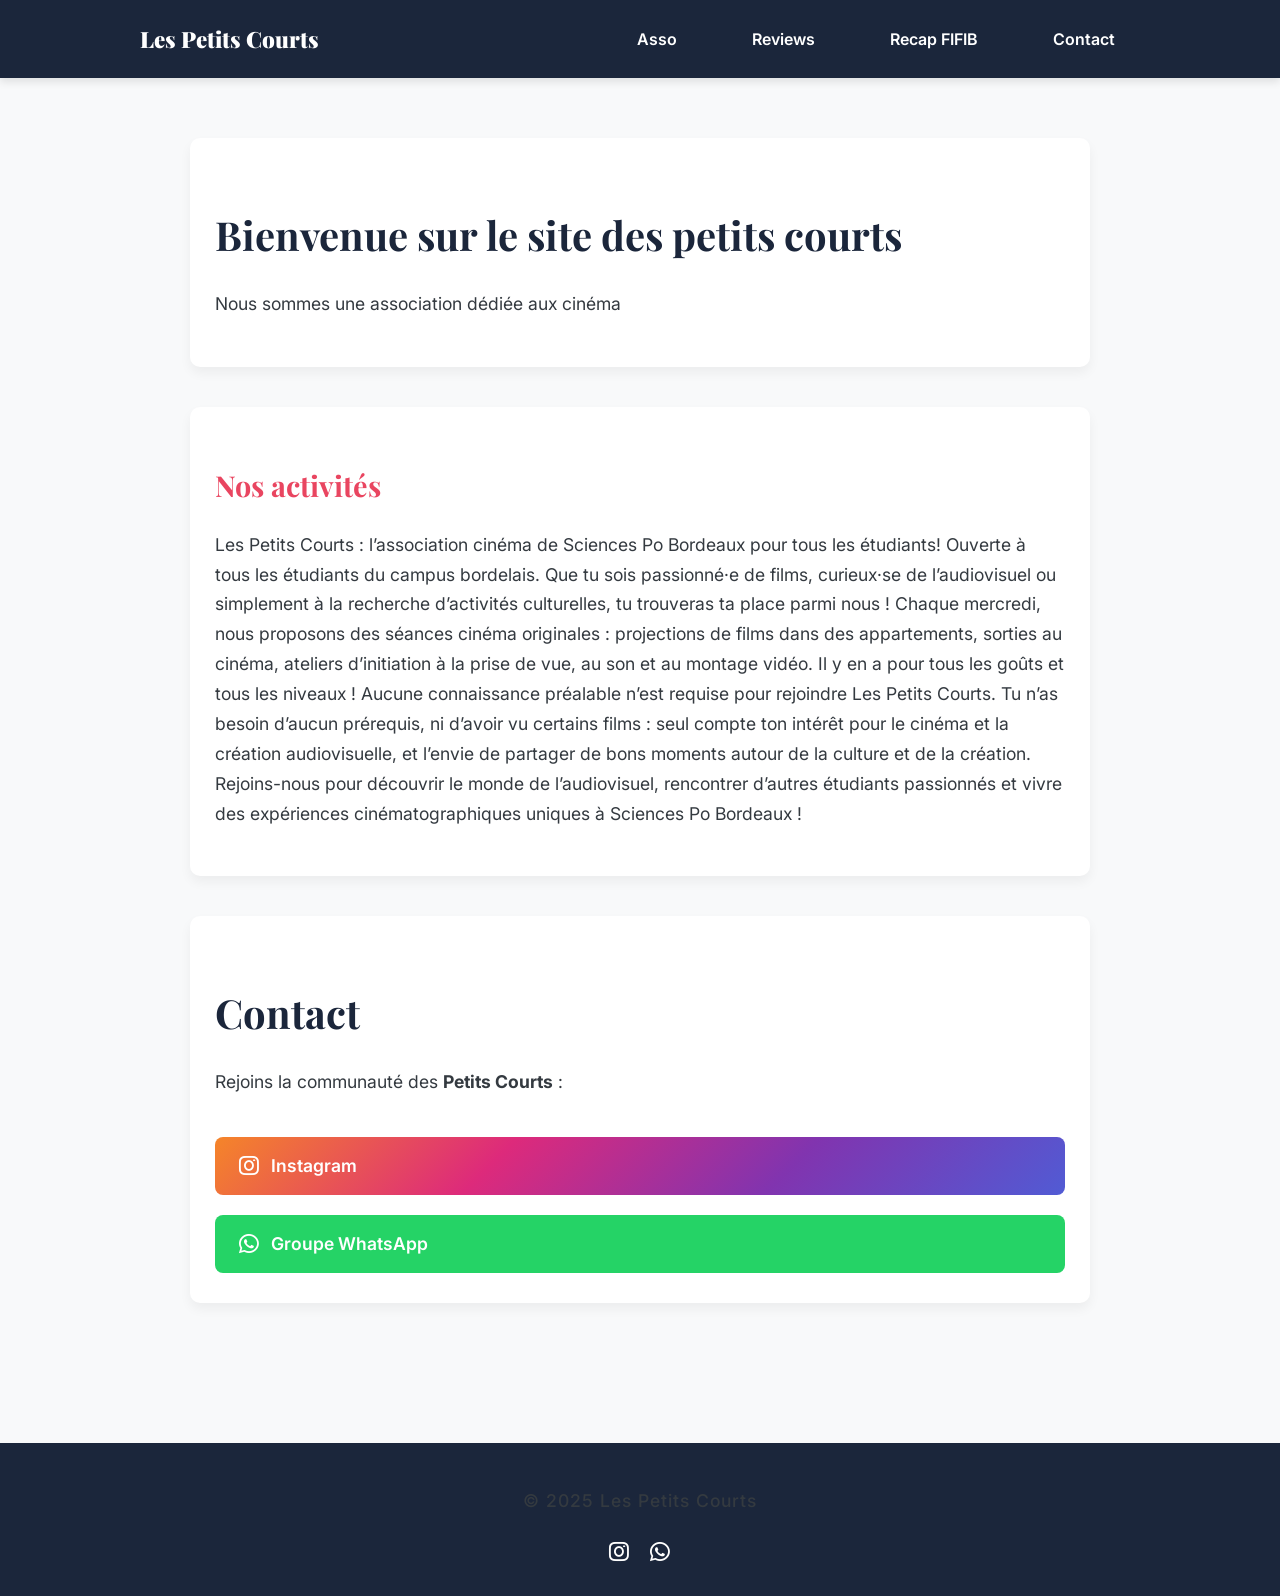
==== index.html @ 07eec2a9 "contact_mail_index_insta_whatsapp" ====
<!DOCTYPE html>
<html lang="fr">
<head>
    <link rel="stylesheet" href="https://cdnjs.cloudflare.com/ajax/libs/font-awesome/6.6.0/css/all.min.css">

    <meta charset="UTF-8">
    <meta name="viewport" content="width=device-width, initial-scale=1.0">
    <title>Notre Asso</title>
    <link rel="stylesheet" href="style.css">
</head>
<body>
<header>
  <nav class="navbar">
    <div class="logo">
      <a href="index.html">Les Petits Courts</a>
    </div>
    <button class="burger" id="burger">
      <span></span>
      <span></span>
      <span></span>
    </button>
    <ul class="nav-links" id="nav-links">
      <li><a href="index.html">Asso</a></li>
      <li><a href="reviews.html">Reviews</a></li>
      <li><a href="fifib.html">Recap FIFIB</a></li>
      <li><a href="contact.html">Contact</a></li>
    </ul>
  </nav>
</header>


    <main>
        <section>
            <h1>Bienvenue sur le site des petits courts</h1>
            <p>Nous sommes une association dédiée aux cinéma</p>
        </section>

        <section>
            <h2>Nos activités</h2>
            <p>Les Petits Courts : l’association cinéma de Sciences Po Bordeaux pour tous les étudiants!

Ouverte à tous les étudiants du campus bordelais. Que tu sois passionné·e de films, curieux·se de l’audiovisuel ou simplement à la recherche d’activités culturelles, tu trouveras ta place parmi nous !

Chaque mercredi, nous proposons des séances cinéma originales : projections de films dans des appartements, sorties au cinéma, ateliers d’initiation à la prise de vue, au son et au montage vidéo. Il y en a pour tous les goûts et tous les niveaux !

Aucune connaissance préalable n’est requise pour rejoindre Les Petits Courts. Tu n’as besoin d’aucun prérequis, ni d’avoir vu certains films : seul compte ton intérêt pour le cinéma et la création audiovisuelle, et l’envie de partager de bons moments autour de la culture et de la création.

Rejoins-nous pour découvrir le monde de l’audiovisuel, rencontrer d’autres étudiants passionnés et vivre des expériences cinématographiques uniques à Sciences Po Bordeaux !</p>
        </section>
            <section>
      <h1>Contact</h1>
      <p>Rejoins la communauté des <strong>Petits Courts</strong> :</p>

      <div class="reseaux-links">
        <a href="https://www.instagram.com/petitscourts/" target="_blank" class="social-link insta">
          <i class="fa-brands fa-instagram"></i> Instagram
        </a>

        <a href="https://chat.whatsapp.com/GYAkKG22H8D3tiCBNPi1OW" target="_blank" class="social-link whatsapp">
          <i class="fa-brands fa-whatsapp"></i> Groupe WhatsApp
        </a>
      </div>
    </section>
    </main>

  <footer>
    <p>&copy; 2025 Les Petits Courts</p>
    <div class="footer-icons">
        <a href="https://www.instagram.com/petitscourts/" target="_blank" class="footer-icon insta">
            <i class="fa-brands fa-instagram"></i>
        </a>
        <a href="https://chat.whatsapp.com/GYAkKG22H8D3tiCBNPi1OW" target="_blank" class="footer-icon whatsapp">
            <i class="fa-brands fa-whatsapp"></i>
        </a>
    </div>
</footer>
<script>
const burger = document.getElementById('burger');
const navLinks = document.getElementById('nav-links');

burger.addEventListener('click', () => {
  burger.classList.toggle('active');
  navLinks.classList.toggle('show');
});
</script>

</body>
</html>
---- style.css ----
/* Import des Google Fonts */
@import url('https://fonts.googleapis.com/css2?family=Inter:wght@400;500;700&family=Playfair+Display:wght@600;900&display=swap');

/* Palette de couleurs */
:root {
    --bleu: #1B263B;       /* bleu profond, pro */
    --rouge: #E94560;      /* rouge chaud, accent */
    --gris-clair: #F8F9FA; /* fond clair */
    --gris-fonce: #343A40; /* texte secondaire */
    --blanc: #FFFFFF;       /* texte principal */
}

/* Reset et typographie globale */
body {
    font-family: 'Inter', sans-serif;
    background-color: var(--gris-clair);
    color: var(--gris-fonce);
    margin: 0;
    padding: 0;
    line-height: 1.7;
}

/* Header et navigation */
header {
    background-color: var(--bleu);
    padding: 20px 0;
    box-shadow: 0 4px 8px rgba(0,0,0,0.1);
    position: sticky;
    top: 0;
    z-index: 100;
}

nav ul {
    list-style: none;
    display: flex;
    justify-content: center;
    margin: 0;
    padding: 0;
}

nav ul li {
    margin: 0 25px;
}

nav ul li a {
    color: var(--blanc);
    text-decoration: none;
    font-weight: 600;
    font-size: 1.1rem;
    transition: color 0.3s, transform 0.3s;
}

nav ul li a:hover {
    color: var(--rouge);
    transform: translateY(-2px);
}

/* Titres */
h1, h2 {
    font-family: 'Playfair Display', serif;
    margin-bottom: 20px;
}

h1 {
    font-size: 2.5rem;
    color: var(--bleu);
}

h2 {
    font-size: 1.8rem;
    color: var(--rouge);
}

/* Main content */
main {
    padding: 60px 20px;
    max-width: 900px;
    margin: auto;
}

/* Sections */
section {
    background-color: var(--blanc);
    padding: 30px 25px;
    margin-bottom: 40px;
    border-radius: 10px;
    box-shadow: 0 6px 12px rgba(0,0,0,0.05);
    transition: transform 0.3s, box-shadow 0.3s;
}

section:hover {
    transform: translateY(-5px);
    box-shadow: 0 10px 20px rgba(0,0,0,0.08);
}

/* Paragraphes et listes */
p, li {
    font-size: 1.1rem;
    color: var(--gris-fonce);
}

ul li {
    margin-bottom: 10px;
}

/* Footer */
footer {
    text-align: center;
    padding: 25px;
    background-color: var(--bleu);
    color: var(--blanc);
    font-weight: 500;
    letter-spacing: 1px;
    margin-top: 40px;
}

/* Smooth scroll pour les ancres */
html {
    scroll-behavior: smooth;
}

/* Responsive */
@media (max-width: 768px) {
    nav ul {
        flex-direction: column;
        gap: 15px;
    }
    
    h1 {
        font-size: 2rem;
    }

    h2 {
        font-size: 1.5rem;
    }
}
/* --- PAGE CONTACT --- */
.reseaux-links {
    display: flex;
    flex-direction: column;
    gap: 20px;
    margin-top: 40px;
}

.social-link {
    display: inline-flex;
    align-items: center;
    gap: 12px;
    padding: 14px 24px;
    border-radius: 8px;
    text-decoration: none;
    font-weight: 600;
    font-size: 1.1rem;
    color: var(--blanc);
    transition: transform 0.3s, box-shadow 0.3s;
}

/* Instagram style */
.social-link.insta {
    background: linear-gradient(135deg, #f58529, #dd2a7b, #8134af, #515bd4);
}

/* WhatsApp style */
.social-link.whatsapp {
    background-color: #25D366;
}

/* Hover effect */
.social-link:hover {
    transform: translateY(-4px);
    box-shadow: 0 8px 18px rgba(0,0,0,0.15);
}

/* Icônes Font Awesome */
.social-link i {
    font-size: 1.4rem;
}
/* --- Footer Icons --- */
.footer-icons {
    margin-top: 10px;
    display: flex;
    justify-content: center;
    gap: 20px;
}

.footer-icon {
    color: var(--blanc);
    font-size: 1.4rem;
    transition: color 0.3s, transform 0.3s;
}

.footer-icon:hover {
    transform: scale(1.2);
}

/* Couleurs spécifiques */
.footer-icon.insta:hover {
    color: #dd2a7b;
}

.footer-icon.whatsapp:hover {
    color: #25D366;
}
/* --- HEADER / BURGER MENU --- */

.navbar {
  display: flex;
  align-items: center;
  justify-content: space-between;
  max-width: 1000px;
  margin: 0 auto;
  padding: 0 20px;
}

.logo a {
  color: var(--blanc);
  font-family: 'Playfair Display', serif;
  font-weight: 900;
  font-size: 1.4rem;
  text-decoration: none;
  transition: color 0.3s;
}

.logo a:hover {
  color: var(--rouge);
}

/* Burger button */
.burger {
  display: none;
  flex-direction: column;
  justify-content: space-between;
  width: 25px;
  height: 20px;
  background: none;
  border: none;
  cursor: pointer;
  z-index: 1001;
}

.burger span {
  display: block;
  width: 100%;
  height: 3px;
  background-color: var(--blanc);
  border-radius: 3px;
  transition: all 0.3s ease;
}

/* Navigation links */
.nav-links {
  list-style: none;
  display: flex;
  gap: 25px;
  margin: 0;
  padding: 0;
}

.nav-links a {
  color: var(--blanc);
  text-decoration: none;
  font-weight: 600;
  font-size: 1rem;
  transition: color 0.3s;
}

.nav-links a:hover {
  color: var(--rouge);
}

/* Responsive */
@media (max-width: 820px) {
  .burger {
    display: flex;
  }

  .nav-links {
    position: fixed;
    top: 0;
    right: -100%;
    height: 100vh;
    width: 65%;
    flex-direction: column;
    align-items: center;
    justify-content: center;
    background-color: var(--bleu);
    transition: right 0.4s ease;
    box-shadow: -4px 0 12px rgba(0,0,0,0.3);
  }

  .nav-links.show {
    right: 0;
  }

  /* Animation burger -> croix */
  .burger.active span:nth-child(1) {
    transform: rotate(45deg) translateY(8px);
  }
  .burger.active span:nth-child(2) {
    opacity: 0;
  }
  .burger.active span:nth-child(3) {
    transform: rotate(-45deg) translateY(-8px);
  }
}
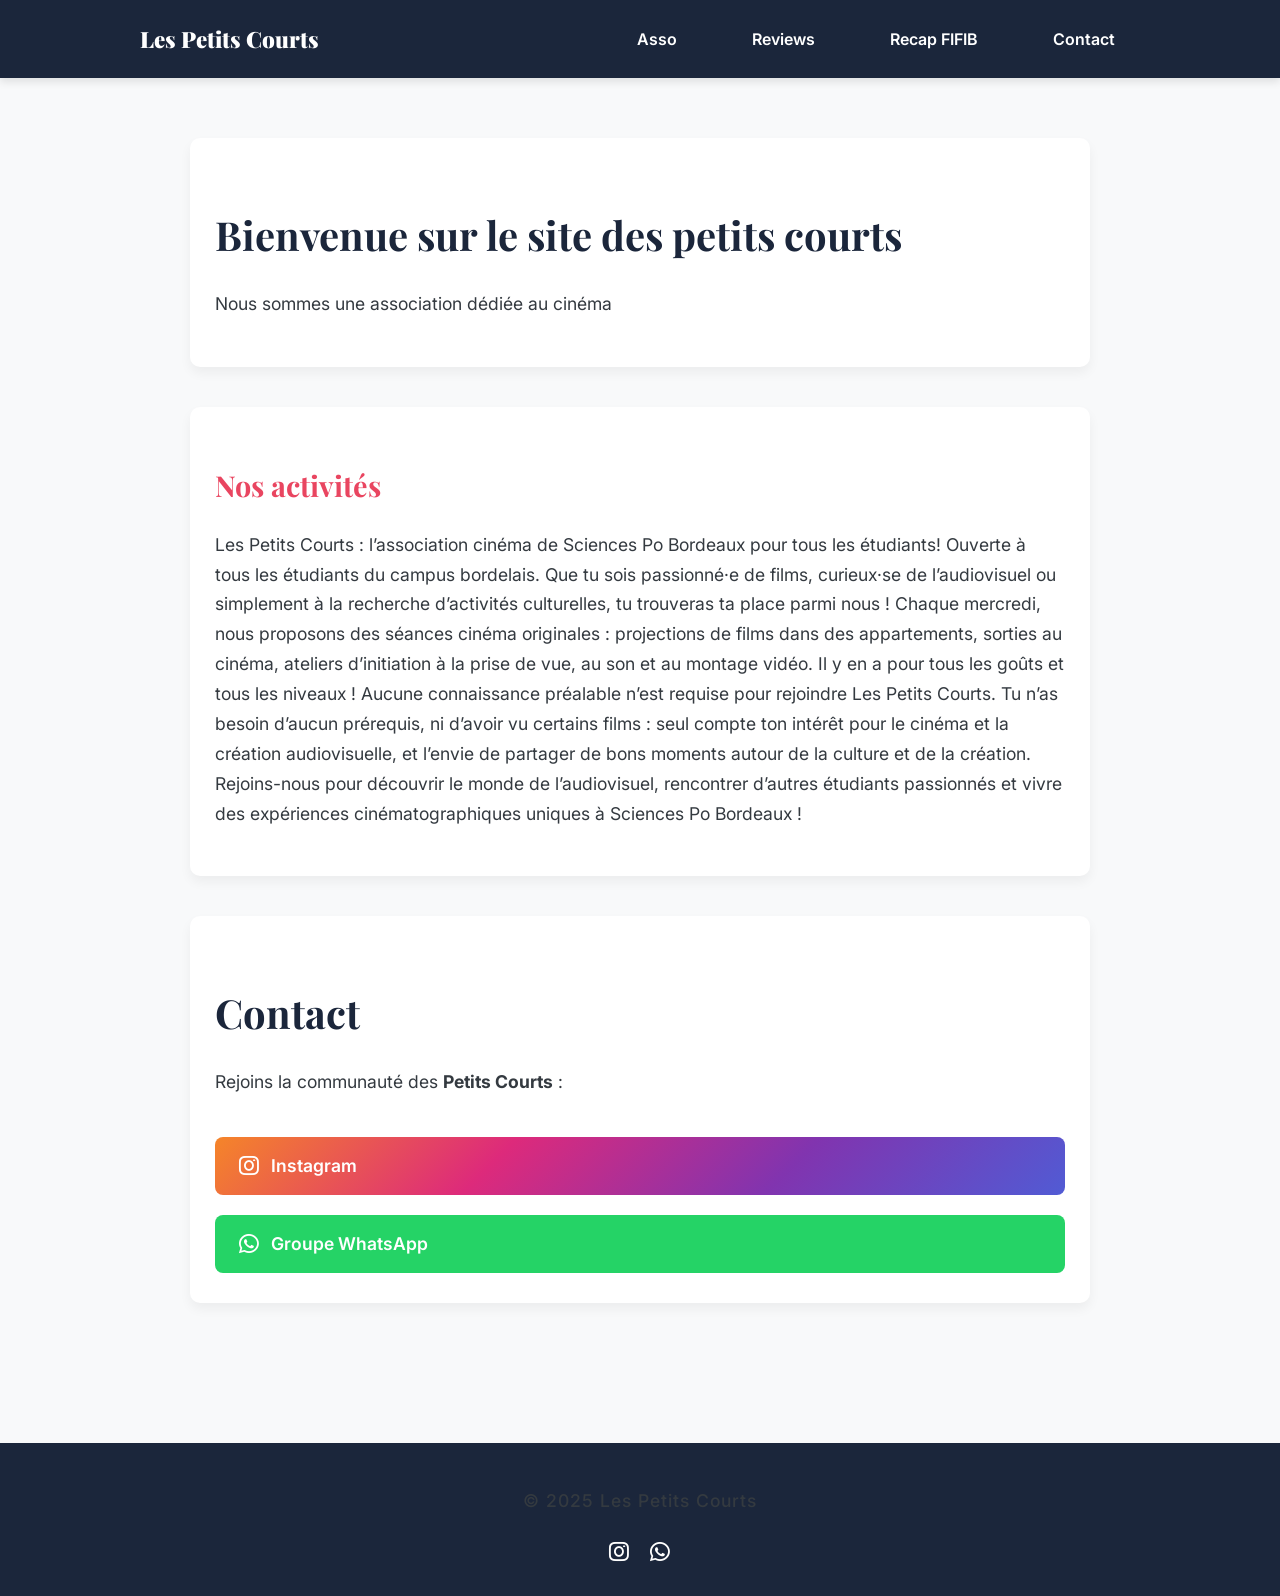
==== commit 986f16d0: "fifib" ====
--- a/index.html
+++ b/index.html
@@ -32,7 +32,7 @@
     <main>
         <section>
             <h1>Bienvenue sur le site des petits courts</h1>
-            <p>Nous sommes une association dédiée aux cinéma</p>
+            <p>Nous sommes une association dédiée au cinéma</p>
         </section>
 
         <section>
--- a/style.css
+++ b/style.css
@@ -303,3 +303,85 @@
     transform: rotate(-45deg) translateY(-8px);
   }
 }
+
+/* --- PAGE REVIEWS / CARROUSEL --- */
+.reviews-section {
+  max-width: 1200px;
+  margin: 0 auto;
+  text-align: center;
+}
+
+.reviews-carousel {
+  position: relative;
+  overflow: hidden;
+  margin-top: 40px;
+}
+
+.reviews-track {
+  display: flex;
+  transition: transform 0.6s ease;
+}
+
+.review-card {
+  flex: 0 0 100%;
+  background-color: var(--blanc);
+  border-radius: 16px;
+  box-shadow: 0 10px 30px rgba(0,0,0,0.08);
+  padding: 40px;
+  text-align: left;
+  margin: 0 20px;
+}
+
+.review-card h3 {
+  font-family: 'Playfair Display', serif;
+  font-size: 1.8rem;
+  color: var(--bleu);
+  margin-bottom: 10px;
+}
+
+.review-card p {
+  font-size: 1.1rem;
+  color: var(--gris-fonce);
+}
+
+.carousel-btn {
+  position: absolute;
+  top: 50%;
+  transform: translateY(-50%);
+  background-color: var(--bleu);
+  color: var(--blanc);
+  border: none;
+  border-radius: 50%;
+  width: 45px;
+  height: 45px;
+  cursor: pointer;
+  transition: background-color 0.3s, transform 0.3s;
+  font-size: 1.2rem;
+}
+
+.carousel-btn:hover {
+  background-color: var(--rouge);
+  transform: scale(1.1);
+}
+
+.carousel-btn.prev {
+  left: 20px;
+}
+
+.carousel-btn.next {
+  right: 20px;
+}
+
+/* --- Responsive --- */
+@media (max-width: 768px) {
+  .review-card {
+    padding: 25px;
+    margin: 0 10px;
+  }
+
+  .carousel-btn {
+    width: 38px;
+    height: 38px;
+    font-size: 1rem;
+  }
+}
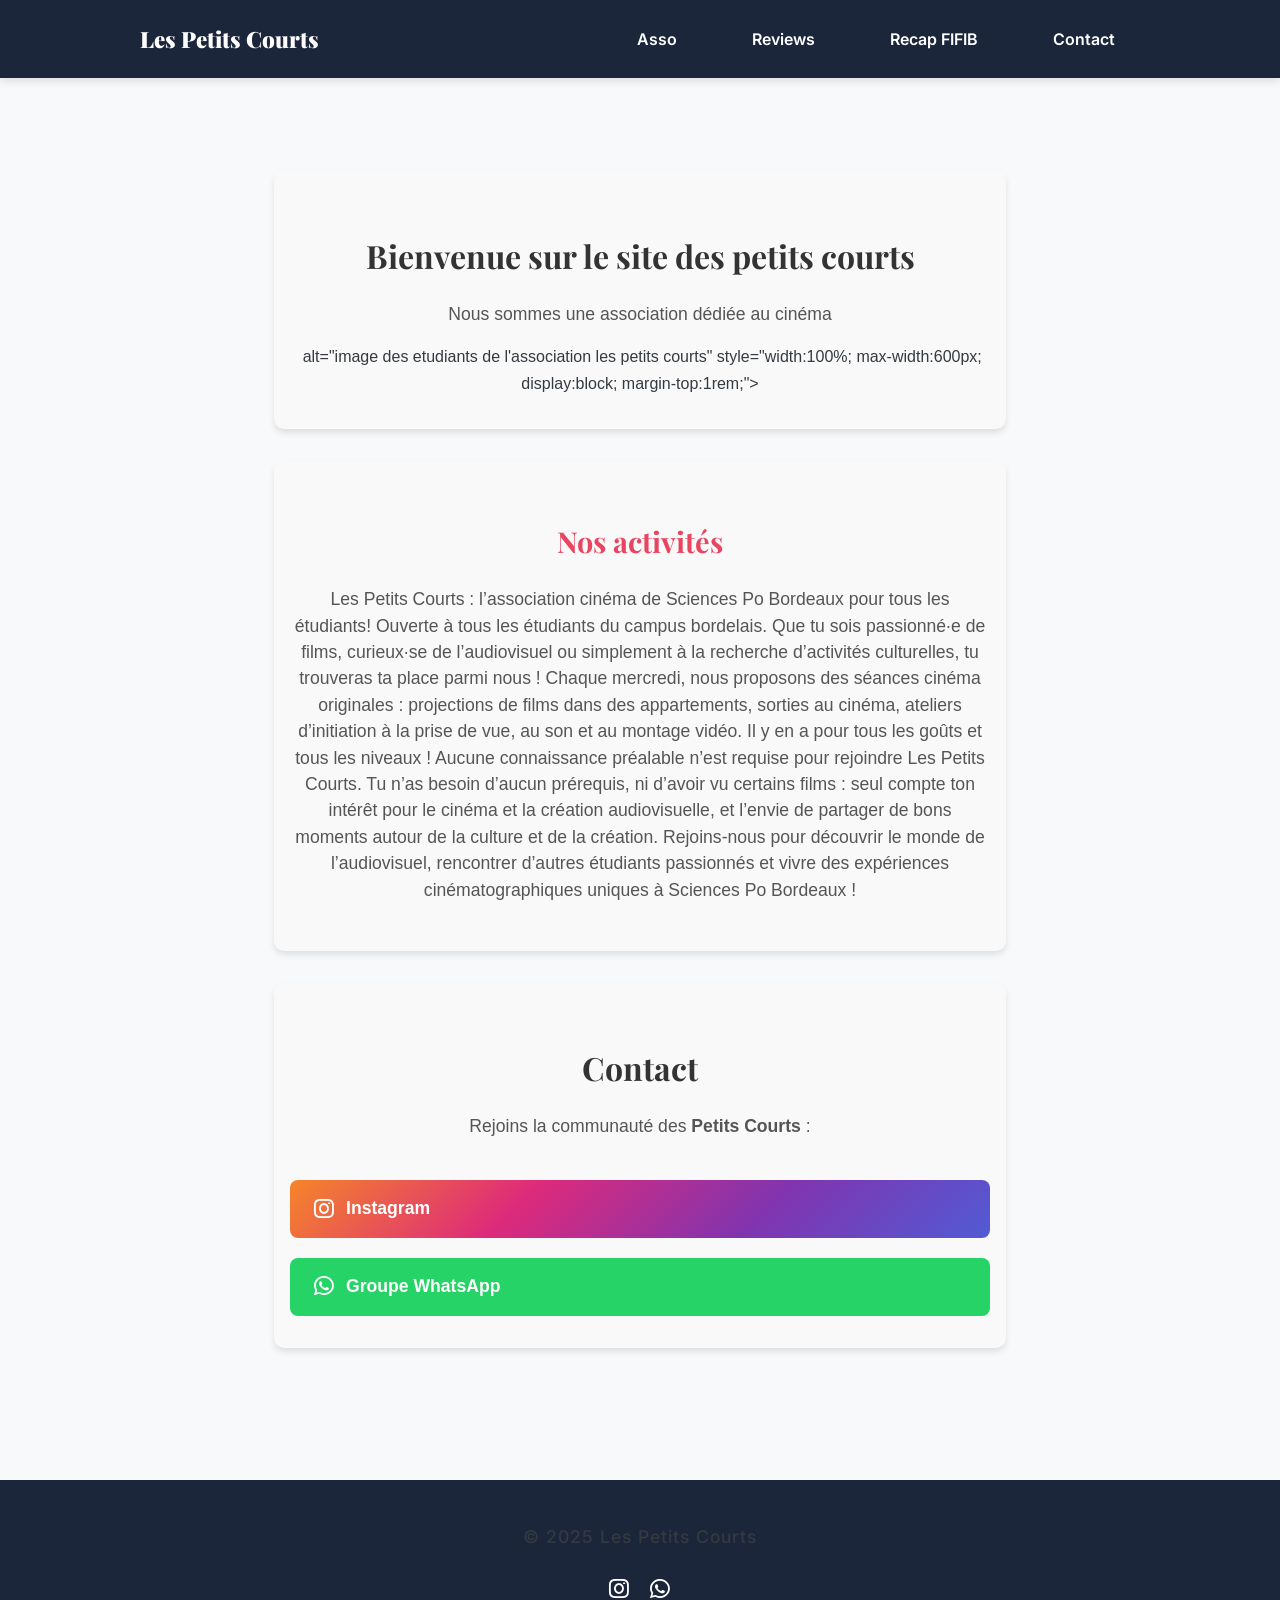
==== commit 988c876e: "oki" ====
--- a/index.html
+++ b/index.html
@@ -30,10 +30,16 @@
 
 
     <main>
-        <section>
-            <h1>Bienvenue sur le site des petits courts</h1>
-            <p>Nous sommes une association dédiée au cinéma</p>
-        </section>
+    <section>
+  <h1>Bienvenue sur le site des petits courts</h1>
+  <p>Nous sommes une association dédiée au cinéma</p>
+  <img src="C:\Users\yeahh\Desktop\les_petits_courts\img\les-petits-c-img.jpg" alt="">
+       alt="image des etudiants de l'association les petits courts" 
+       style="width:100%; max-width:600px; display:block; margin-top:1rem;">
+       
+</section>
+
+
 
         <section>
             <h2>Nos activités</h2>
--- a/style.css
+++ b/style.css
@@ -304,84 +304,93 @@
   }
 }
 
-/* --- PAGE REVIEWS / CARROUSEL --- */
-.reviews-section {
-  max-width: 1200px;
-  margin: 0 auto;
+
+/* styles.css - affichage constant */
+:root{
+  --gap: 1rem;
+  --poster-width: 100%;
+  --card-bg: #fff;
+  --card-border: rgba(0,0,0,0.06);
+  --radius: 10px;
+}
+
+/* Container de l'article */
+.review {
+  display: block;
+  background: var(--card-bg);
+  border: 1px solid var(--card-border);
+  border-radius: var(--radius);
+  padding: 1rem;
+  box-shadow: 0 6px 18px rgba(0,0,0,0.04);
+  overflow: hidden;
+  max-width: 900px;
+  margin: 1rem auto;
+}
+
+/* Poster toujours visible */
+.poster {
+  display: block;
+  width: var(--poster-width);
+  height: auto;
+  border-radius: 8px;
+  object-fit: cover;
+  margin-bottom: 1rem;
+  box-shadow: 0 6px 18px rgba(0,0,0,0.08);
+}
+
+/* Contenu */
+.content h2 {
+  margin: 0 0 0.25rem 0;
+  font-size: 1.25rem;
+}
+.auteur {
+  margin: 0 0 0.75rem 0;
+  font-size: 0.9rem;
+  color: #555;
+}
+
+/* --- Desktop : image à côté du texte --- */
+@media (min-width: 768px) {
+  .review {
+    display: flex;
+    gap: var(--gap);
+    padding: 1.2rem;
+  }
+
+  .poster {
+    width: 220px; /* taille fixe pour desktop */
+    flex-shrink: 0;
+    margin-bottom: 0;
+  }
+
+  .content {
+    flex: 1;
+  }
+}
+/* Style général du section */
+section {
+  font-family: Arial, sans-serif;
   text-align: center;
-}
-
-.reviews-carousel {
-  position: relative;
-  overflow: hidden;
-  margin-top: 40px;
-}
-
-.reviews-track {
-  display: flex;
-  transition: transform 0.6s ease;
-}
-
-.review-card {
-  flex: 0 0 100%;
-  background-color: var(--blanc);
-  border-radius: 16px;
-  box-shadow: 0 10px 30px rgba(0,0,0,0.08);
-  padding: 40px;
-  text-align: left;
-  margin: 0 20px;
-}
-
-.review-card h3 {
-  font-family: 'Playfair Display', serif;
-  font-size: 1.8rem;
-  color: var(--bleu);
-  margin-bottom: 10px;
-}
-
-.review-card p {
+  padding: 2rem 1rem;
+  background-color: #f9f9f9; /* léger gris clair */
+  border-radius: 10px;
+  box-shadow: 0 4px 6px rgba(0,0,0,0.1);
+  max-width: 700px;
+  margin: 2rem auto;
+}
+
+/* Style du titre */
+section h1 {
+  font-size: 2rem;
+  color: #333;
+  margin-bottom: 0.5rem;
+}
+
+/* Style du paragraphe */
+section p {
   font-size: 1.1rem;
-  color: var(--gris-fonce);
-}
-
-.carousel-btn {
-  position: absolute;
-  top: 50%;
-  transform: translateY(-50%);
-  background-color: var(--bleu);
-  color: var(--blanc);
-  border: none;
-  border-radius: 50%;
-  width: 45px;
-  height: 45px;
-  cursor: pointer;
-  transition: background-color 0.3s, transform 0.3s;
-  font-size: 1.2rem;
-}
-
-.carousel-btn:hover {
-  background-color: var(--rouge);
-  transform: scale(1.1);
-}
-
-.carousel-btn.prev {
-  left: 20px;
-}
-
-.carousel-btn.next {
-  right: 20px;
-}
-
-/* --- Responsive --- */
-@media (max-width: 768px) {
-  .review-card {
-    padding: 25px;
-    margin: 0 10px;
-  }
-
-  .carousel-btn {
-    width: 38px;
-    height: 38px;
-    font-size: 1rem;
-  }
-}
+  color: #555;
+  margin-bottom: 1rem;
+  line-height: 1.5;
+}
+
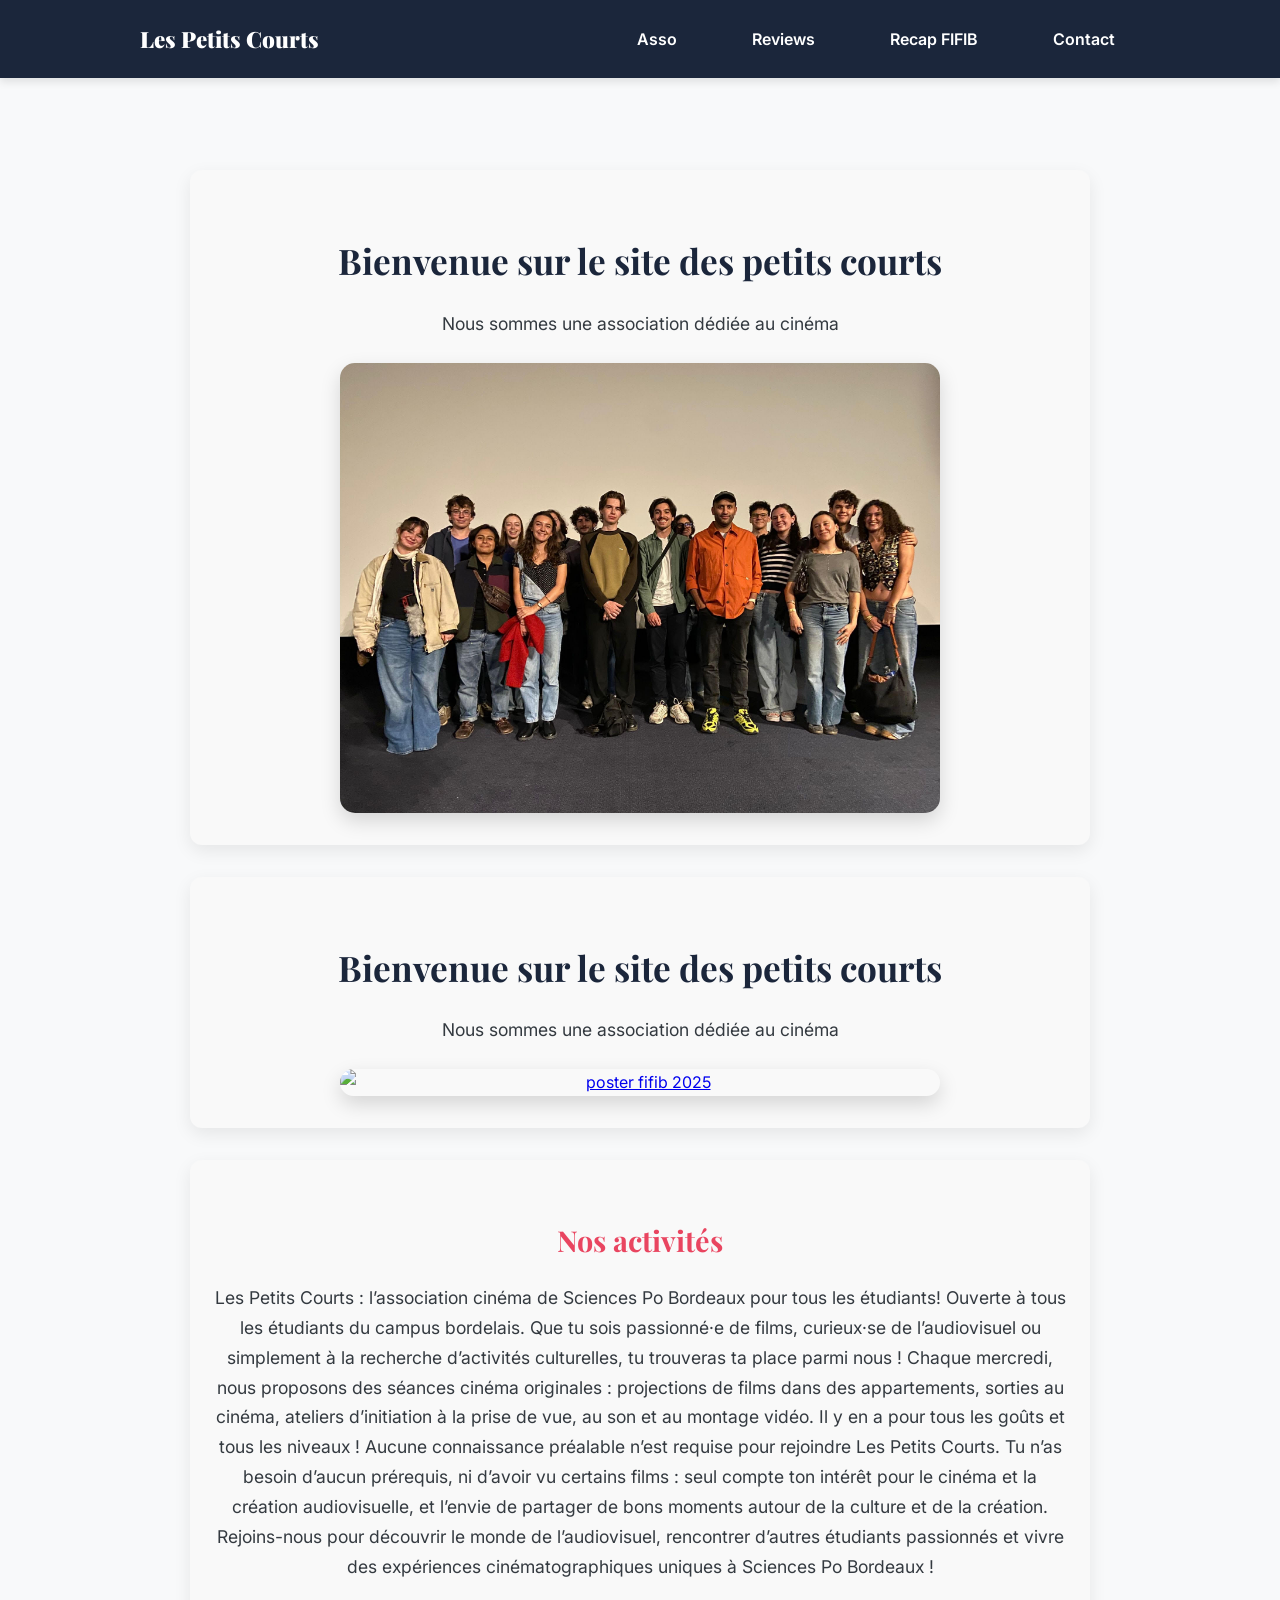
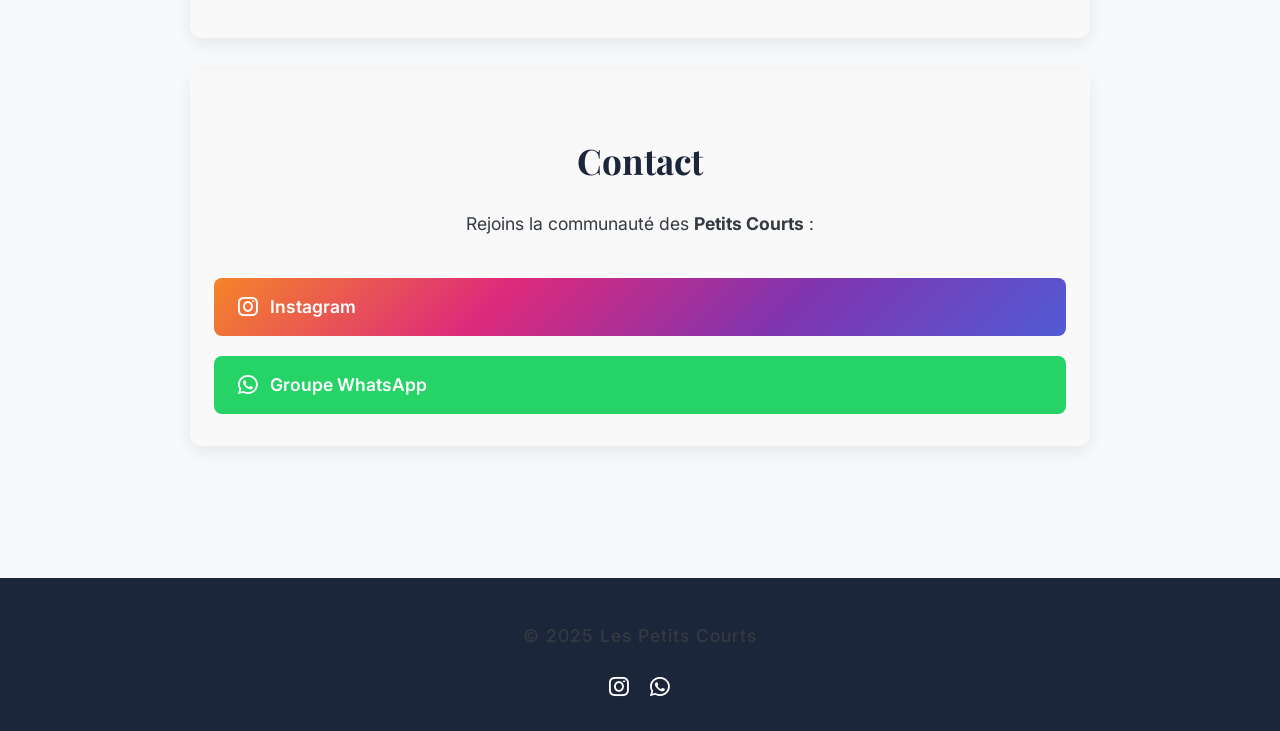
==== commit 342eedb5: "images.index" ====
--- a/index.html
+++ b/index.html
@@ -33,13 +33,23 @@
     <section>
   <h1>Bienvenue sur le site des petits courts</h1>
   <p>Nous sommes une association dédiée au cinéma</p>
-  <img src="C:\Users\yeahh\Desktop\les_petits_courts\img\les-petits-c-img.jpg" alt="">
-       alt="image des etudiants de l'association les petits courts" 
-       style="width:100%; max-width:600px; display:block; margin-top:1rem;">
-       
-</section>
+<a href="contact.html">
+  <img src="img/les-petits-c-img.jpg" 
+       alt="image des étudiants de l'association les petits courts">
+</a>
 
 
+</section>
+    <section>
+  <h1>Bienvenue sur le site des petits courts</h1>
+  <p>Nous sommes une association dédiée au cinéma</p>
+<a href="fifib.html">
+  <img src="https://www.fifib.com/storage/wsm_medias/hUo80uHaY0YZi5xqrP0sZ4AZTgZUVZef3xiifIgC.jpg" 
+       alt="poster fifib 2025">
+</a>
+
+
+</section>
 
         <section>
             <h2>Nos activités</h2>
--- a/style.css
+++ b/style.css
@@ -325,16 +325,18 @@
   overflow: hidden;
   max-width: 900px;
   margin: 1rem auto;
+  text-align: center; /* Add this line */
 }
 
 /* Poster toujours visible */
 .poster {
   display: block;
   width: var(--poster-width);
+  max-width: 400px; /* Add this line to control maximum width */
   height: auto;
   border-radius: 8px;
   object-fit: cover;
-  margin-bottom: 1rem;
+  margin: 0 auto 1rem auto; /* Center the image */
   box-shadow: 0 6px 18px rgba(0,0,0,0.08);
 }
 
@@ -351,46 +353,110 @@
 
 /* --- Desktop : image à côté du texte --- */
 @media (min-width: 768px) {
-  .review {
-    display: flex;
+  /* Pour les reviews de la page FIFIB */
+  .reviews-simple .review {
+    display: flex;       /* Flex pour aligner image à gauche et texte à droite */
     gap: var(--gap);
     padding: 1.2rem;
-  }
-
-  .poster {
-    width: 220px; /* taille fixe pour desktop */
+    text-align: left;    /* texte à gauche du poster */
+  }
+
+  .reviews-simple .poster {
+    width: 220px;        /* largeur fixe pour posters de la page FIFIB */
     flex-shrink: 0;
-    margin-bottom: 0;
-  }
-
-  .content {
+    margin: 0;           /* plus besoin de margin auto */
+  }
+
+  .reviews-simple .content {
     flex: 1;
   }
-}
-/* Style général du section */
+
+  /* Pour les pages de review individuelle */
+  .review-detail {
+    display: block;       /* image au centre au-dessus du texte */
+    padding: 1.2rem;
+    text-align: center;
+  }
+
+  .review-detail .poster {
+    width: auto;
+    max-width: 400px;
+    margin: 0 auto 1rem auto;  /* centre horizontalement */
+  }
+
+  .review-detail .content {
+    width: 100%;
+  }
+}
+/* --- Style général des sections --- */
 section {
-  font-family: Arial, sans-serif;
+  max-width: 900px;
+  margin: 2rem auto;
+  padding: 2rem 1.5rem;
+  background-color: #f9f9f9; /* léger gris clair */
+  border-radius: 12px;
+  box-shadow: 0 6px 18px rgba(0,0,0,0.08);
   text-align: center;
-  padding: 2rem 1rem;
-  background-color: #f9f9f9; /* léger gris clair */
-  border-radius: 10px;
-  box-shadow: 0 4px 6px rgba(0,0,0,0.1);
-  max-width: 700px;
-  margin: 2rem auto;
-}
-
-/* Style du titre */
+  font-family: 'Inter', sans-serif;
+}
+
+/* Titres */
+section h1, section h2 {
+  font-family: 'Playfair Display', serif;
+  margin-bottom: 1rem;
+  color: #1B263B;
+}
+
 section h1 {
-  font-size: 2rem;
-  color: #333;
-  margin-bottom: 0.5rem;
-}
-
-/* Style du paragraphe */
+  font-size: 2.2rem;
+}
+
+section h2 {
+  font-size: 1.8rem;
+  color: #E94560;
+}
+
+/* Paragraphes */
 section p {
   font-size: 1.1rem;
-  color: #555;
-  margin-bottom: 1rem;
-  line-height: 1.5;
-}
-
+  line-height: 1.7;
+  color: #343A40;
+  margin-bottom: 1.5rem;
+}
+
+/* --- Images principales des sections --- */
+section img {
+  width: 100%;
+  max-width: 600px;
+  height: auto;
+  display: block;
+  margin: 1rem auto 0 auto;
+  border-radius: 15px;
+  box-shadow: 0 8px 20px rgba(0,0,0,0.15);
+  transition: transform 0.3s ease, box-shadow 0.3s ease;
+}
+
+section img:hover {
+  transform: scale(1.03);
+  box-shadow: 0 12px 28px rgba(0,0,0,0.2);
+}
+
+/* --- Responsive --- */
+@media (max-width: 768px) {
+  section {
+    padding: 1.5rem 1rem;
+  }
+
+  section h1 {
+    font-size: 1.8rem;
+  }
+
+  section h2 {
+    font-size: 1.5rem;
+  }
+
+  section img {
+    max-width: 100%;
+    margin: 1rem auto;
+  }
+}
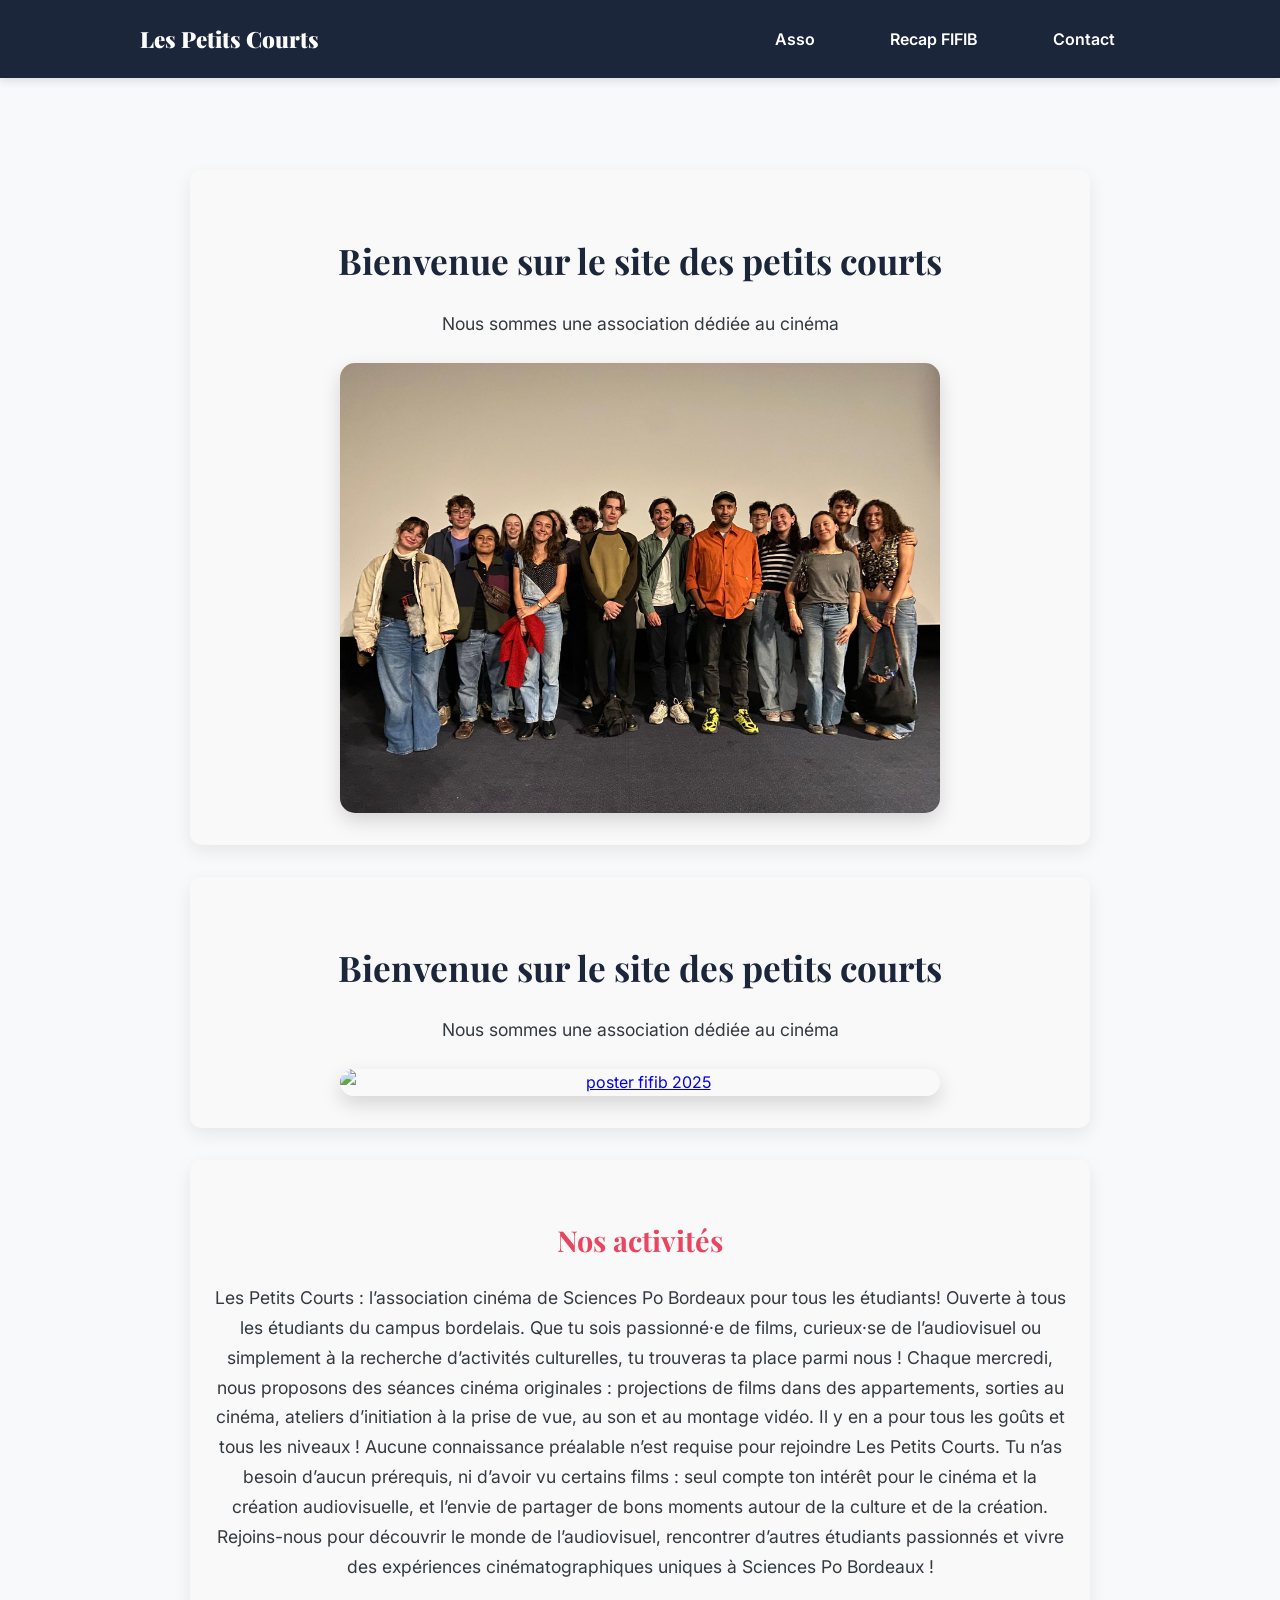
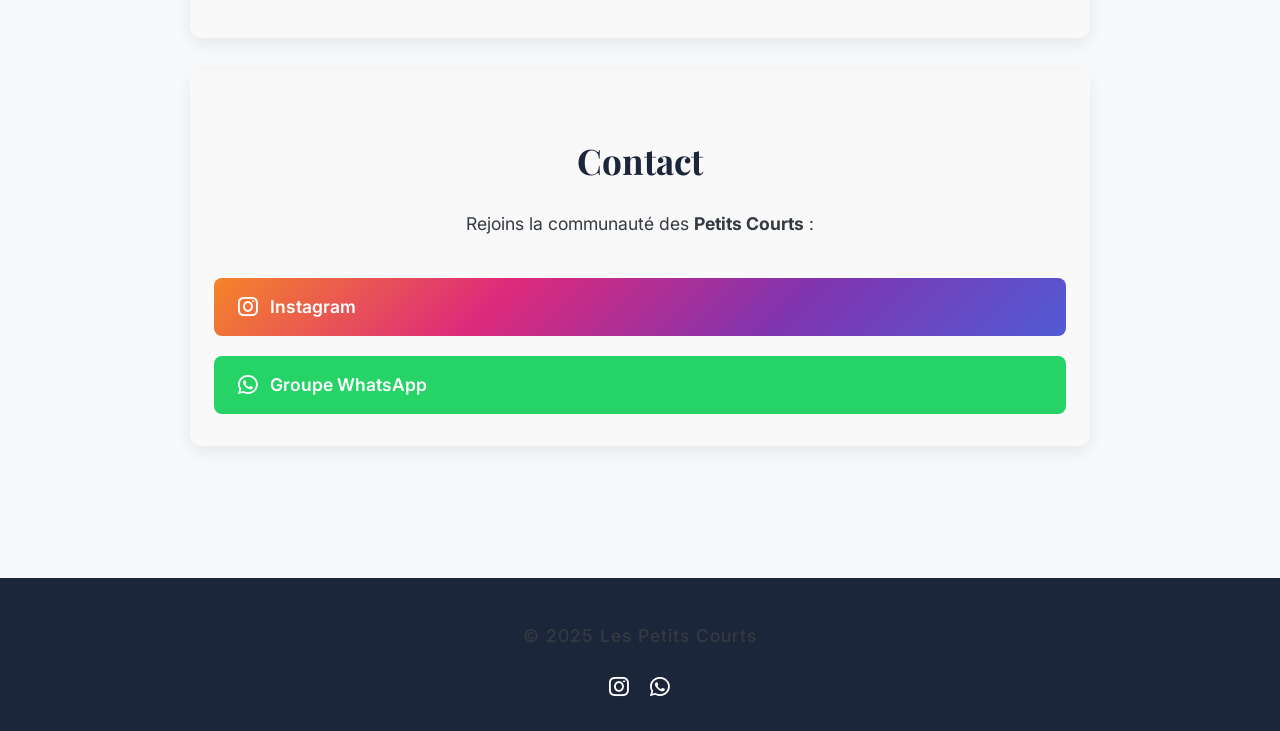
==== commit 22b03e30: "supp-reviews" ====
--- a/index.html
+++ b/index.html
@@ -21,7 +21,7 @@
     </button>
     <ul class="nav-links" id="nav-links">
       <li><a href="index.html">Asso</a></li>
-      <li><a href="reviews.html">Reviews</a></li>
+
       <li><a href="fifib.html">Recap FIFIB</a></li>
       <li><a href="contact.html">Contact</a></li>
     </ul>
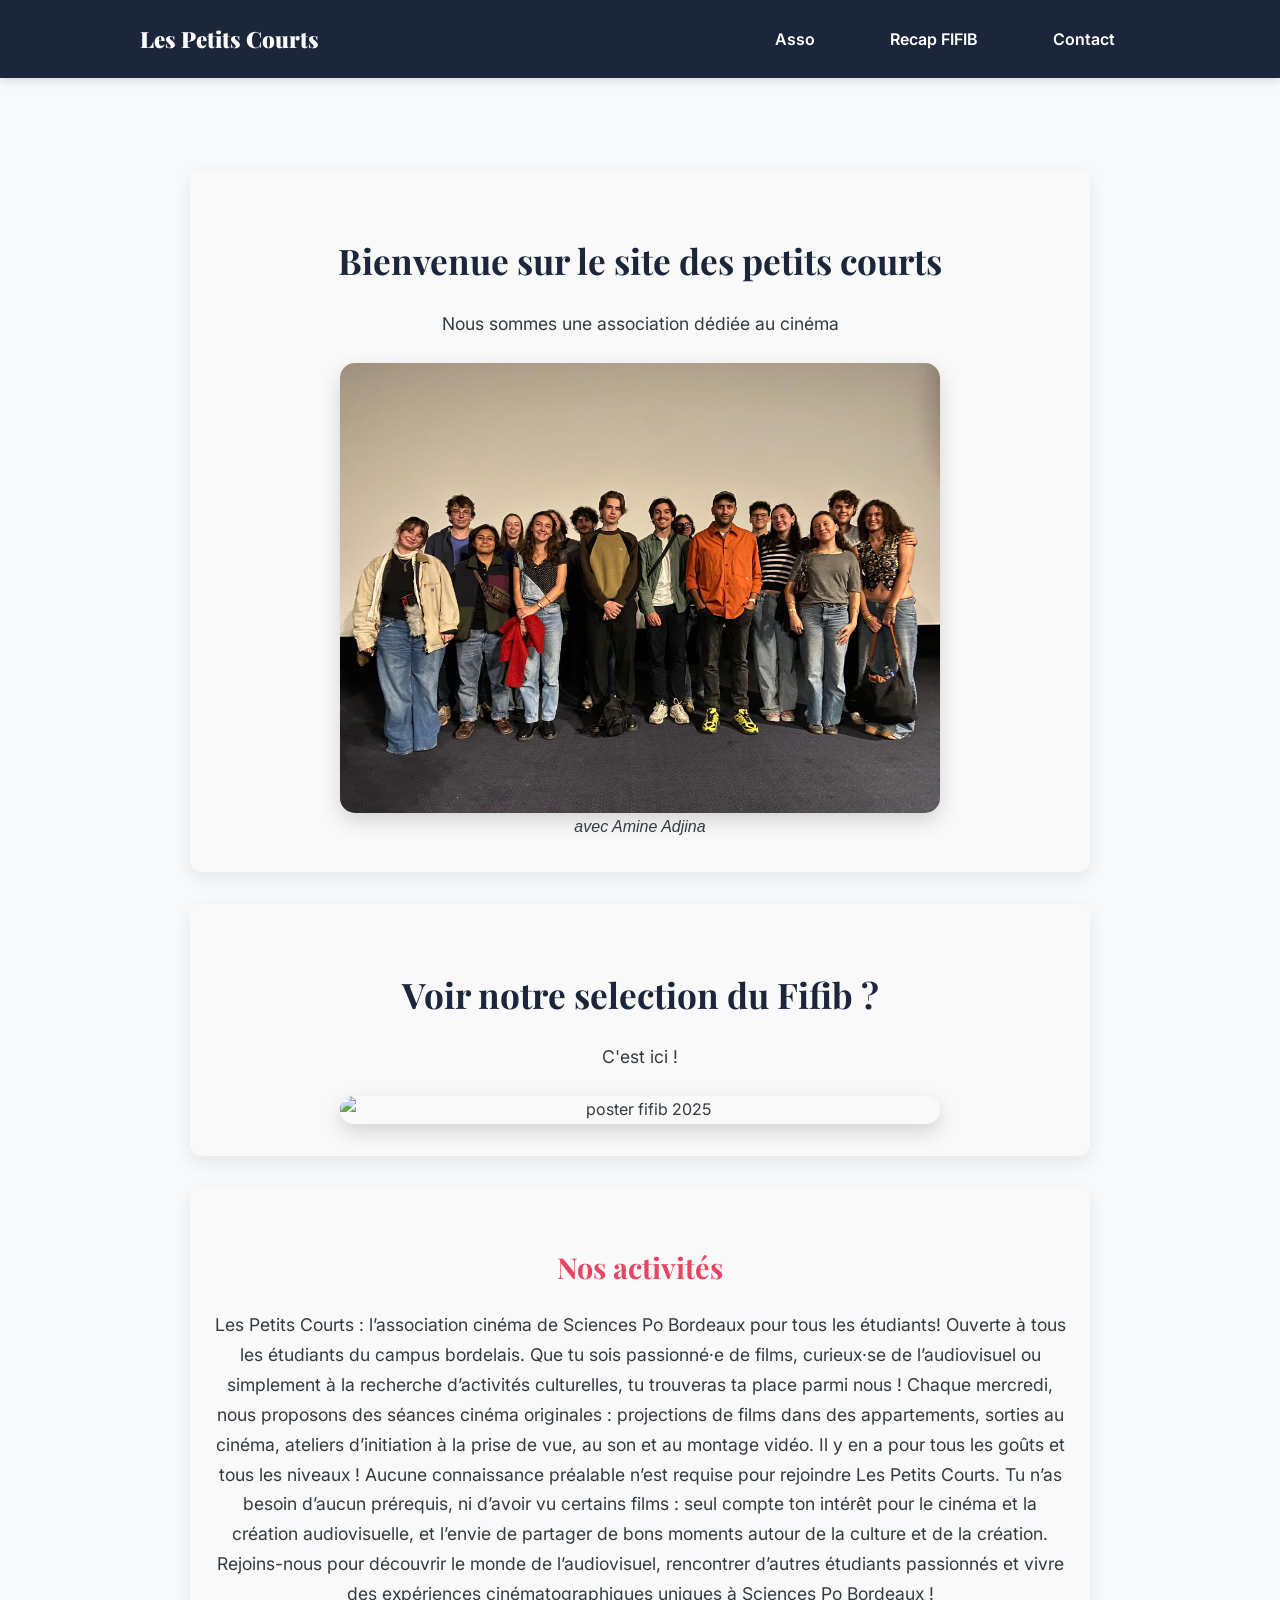
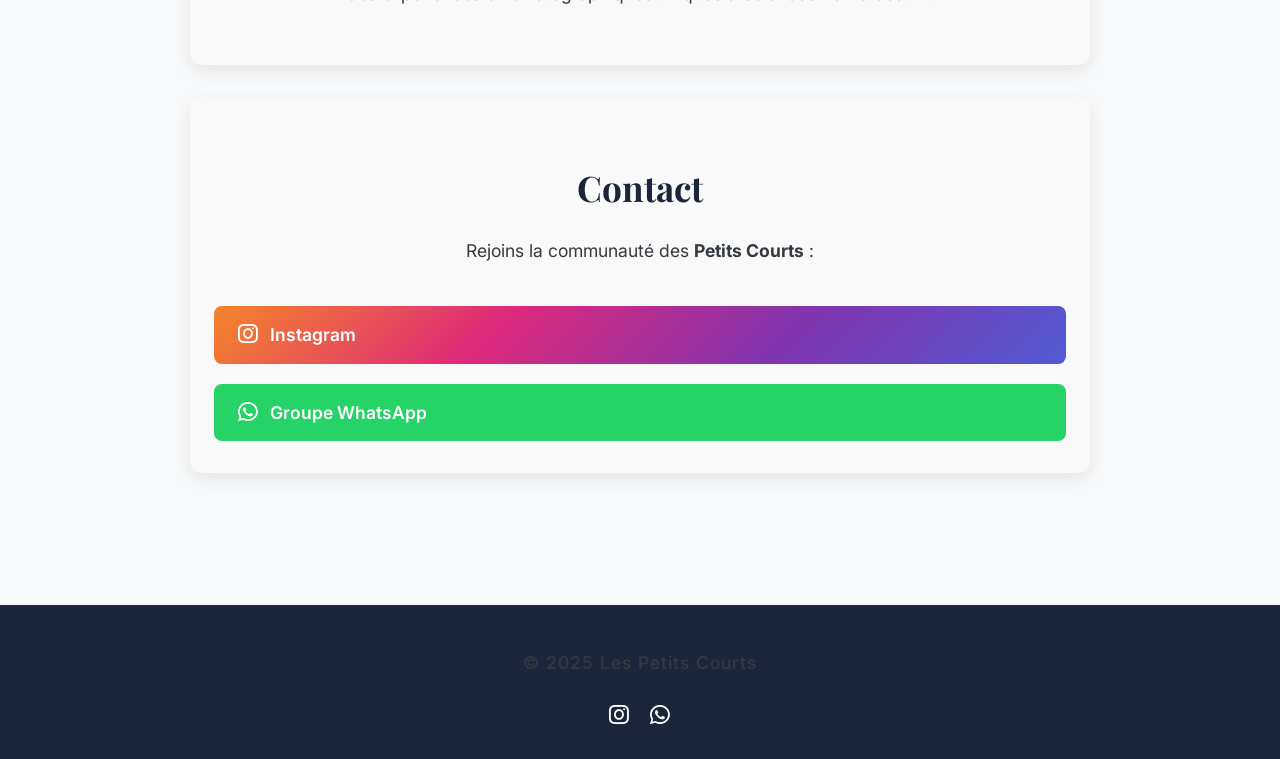
==== commit 06448996: "text_underline" ====
--- a/index.html
+++ b/index.html
@@ -36,13 +36,15 @@
 <a href="contact.html">
   <img src="img/les-petits-c-img.jpg" 
        alt="image des étudiants de l'association les petits courts">
+    
 </a>
+  <em>avec Amine Adjina </em>
 
 
 </section>
     <section>
-  <h1>Bienvenue sur le site des petits courts</h1>
-  <p>Nous sommes une association dédiée au cinéma</p>
+  <h1>Voir notre selection du Fifib ?</h1>
+  <p>C'est ici !</p>
 <a href="fifib.html">
   <img src="https://www.fifib.com/storage/wsm_medias/hUo80uHaY0YZi5xqrP0sZ4AZTgZUVZef3xiifIgC.jpg" 
        alt="poster fifib 2025">
--- a/style.css
+++ b/style.css
@@ -460,3 +460,9 @@
     margin: 1rem auto;
   }
 }
+
+/* Liens dans les pages review-detail */
+a {
+  text-decoration: none;
+  color: inherit; /* pour garder la couleur du texte normal */
+}
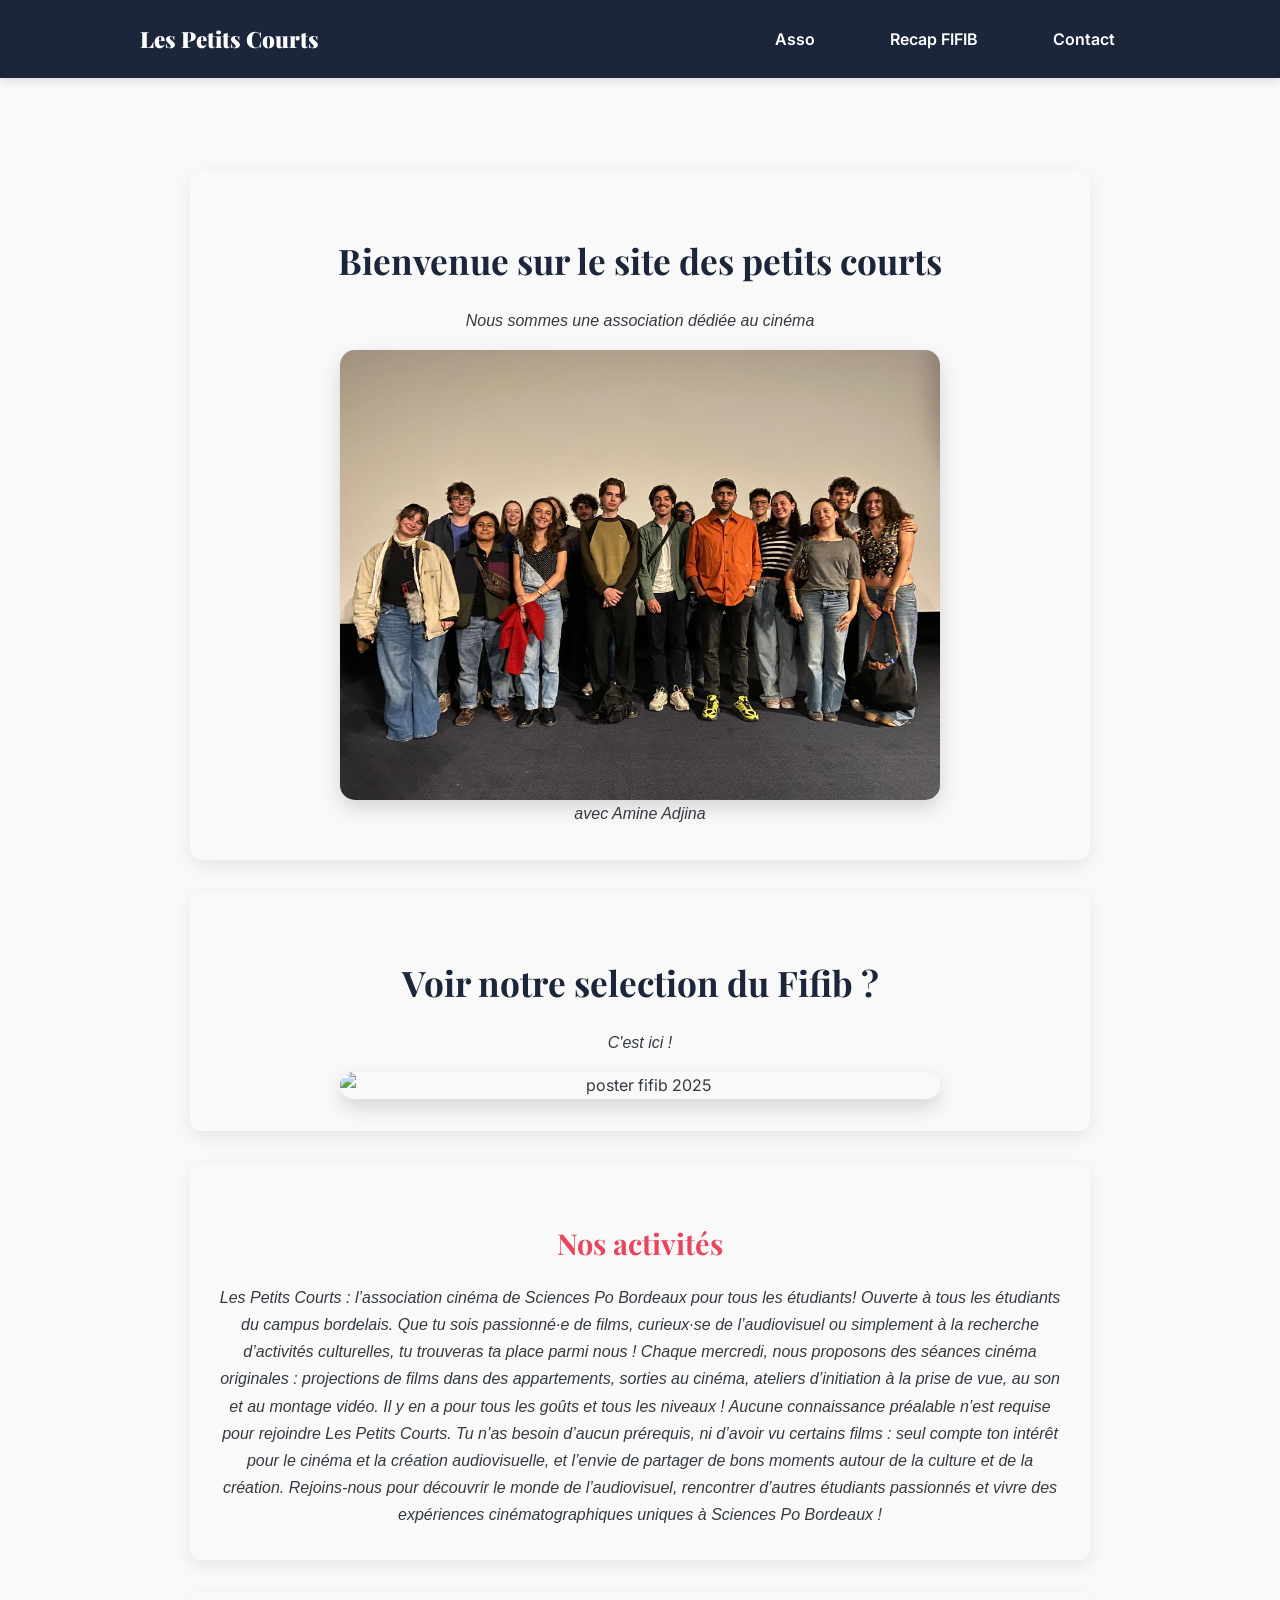
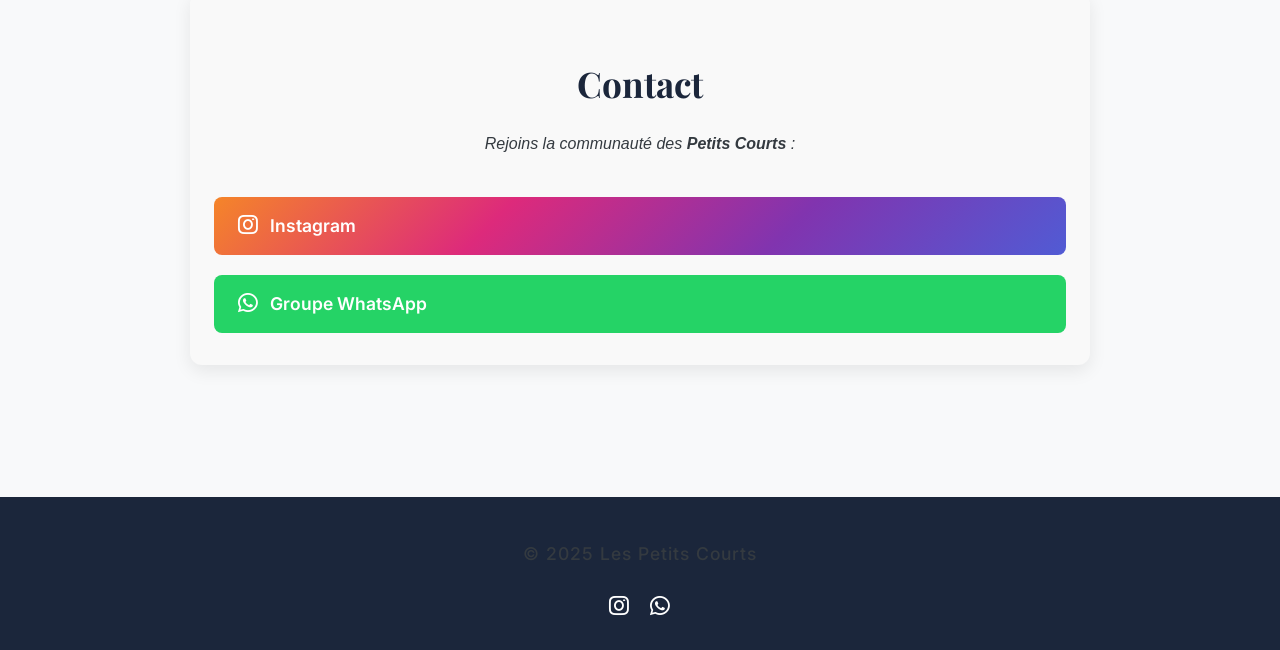
==== commit 824caeb2: "p-index" ====
--- a/index.html
+++ b/index.html
@@ -32,7 +32,7 @@
     <main>
     <section>
   <h1>Bienvenue sur le site des petits courts</h1>
-  <p>Nous sommes une association dédiée au cinéma</p>
+  <em>Nous sommes une association dédiée au cinéma</em>
 <a href="contact.html">
   <img src="img/les-petits-c-img.jpg" 
        alt="image des étudiants de l'association les petits courts">
@@ -44,7 +44,7 @@
 </section>
     <section>
   <h1>Voir notre selection du Fifib ?</h1>
-  <p>C'est ici !</p>
+  <em>C'est ici !</em>
 <a href="fifib.html">
   <img src="https://www.fifib.com/storage/wsm_medias/hUo80uHaY0YZi5xqrP0sZ4AZTgZUVZef3xiifIgC.jpg" 
        alt="poster fifib 2025">
@@ -55,7 +55,7 @@
 
         <section>
             <h2>Nos activités</h2>
-            <p>Les Petits Courts : l’association cinéma de Sciences Po Bordeaux pour tous les étudiants!
+            <em>Les Petits Courts : l’association cinéma de Sciences Po Bordeaux pour tous les étudiants!
 
 Ouverte à tous les étudiants du campus bordelais. Que tu sois passionné·e de films, curieux·se de l’audiovisuel ou simplement à la recherche d’activités culturelles, tu trouveras ta place parmi nous !
 
@@ -63,11 +63,11 @@
 
 Aucune connaissance préalable n’est requise pour rejoindre Les Petits Courts. Tu n’as besoin d’aucun prérequis, ni d’avoir vu certains films : seul compte ton intérêt pour le cinéma et la création audiovisuelle, et l’envie de partager de bons moments autour de la culture et de la création.
 
-Rejoins-nous pour découvrir le monde de l’audiovisuel, rencontrer d’autres étudiants passionnés et vivre des expériences cinématographiques uniques à Sciences Po Bordeaux !</p>
+Rejoins-nous pour découvrir le monde de l’audiovisuel, rencontrer d’autres étudiants passionnés et vivre des expériences cinématographiques uniques à Sciences Po Bordeaux !</em>
         </section>
             <section>
       <h1>Contact</h1>
-      <p>Rejoins la communauté des <strong>Petits Courts</strong> :</p>
+      <em>Rejoins la communauté des <strong>Petits Courts</strong> :</em>
 
       <div class="reseaux-links">
         <a href="https://www.instagram.com/petitscourts/" target="_blank" class="social-link insta">
--- a/style.css
+++ b/style.css
@@ -466,3 +466,6 @@
   text-decoration: none;
   color: inherit; /* pour garder la couleur du texte normal */
 }
+section p {
+    text-align: justify;
+}
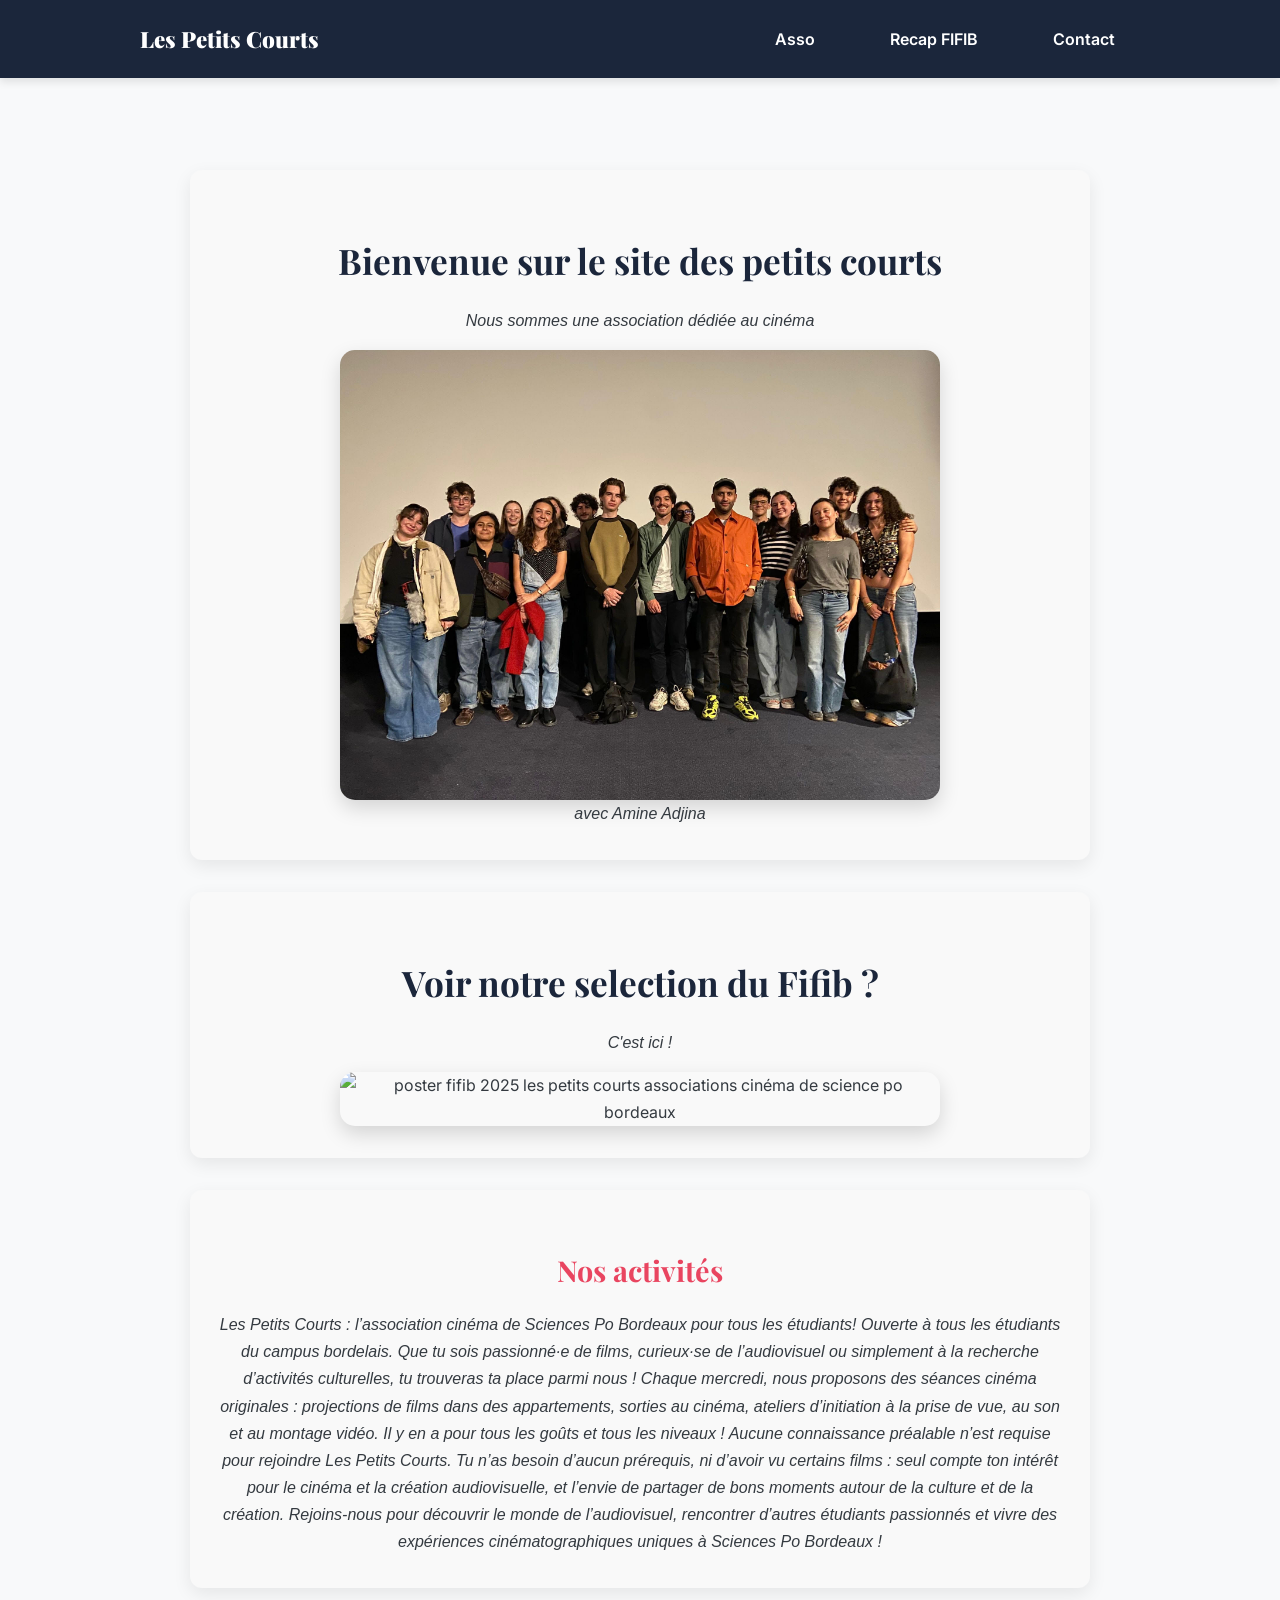
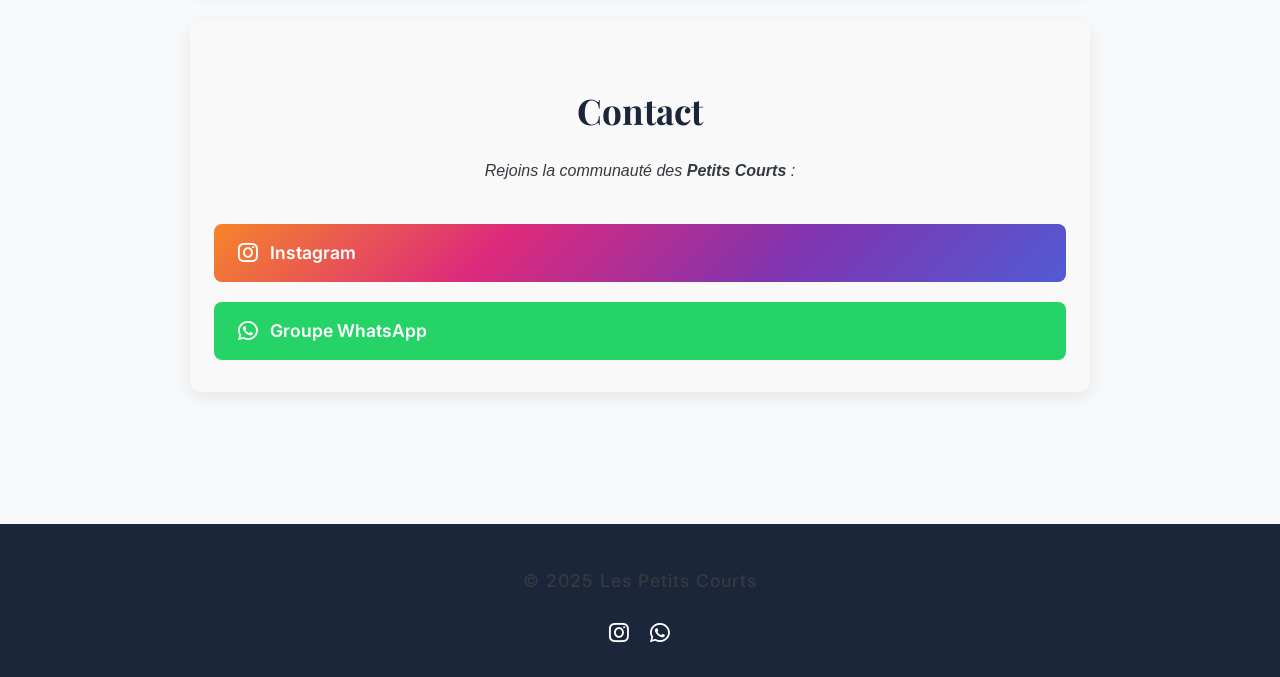
==== commit 70b39b9e: "seo test" ====
--- a/index.html
+++ b/index.html
@@ -35,7 +35,7 @@
   <em>Nous sommes une association dédiée au cinéma</em>
 <a href="contact.html">
   <img src="img/les-petits-c-img.jpg" 
-       alt="image des étudiants de l'association les petits courts">
+       alt="image des étudiants de l'association les petits courts les petits courts associations cinéma de science po bordeaux">
     
 </a>
   <em>avec Amine Adjina </em>
@@ -47,7 +47,7 @@
   <em>C'est ici !</em>
 <a href="fifib.html">
   <img src="https://www.fifib.com/storage/wsm_medias/hUo80uHaY0YZi5xqrP0sZ4AZTgZUVZef3xiifIgC.jpg" 
-       alt="poster fifib 2025">
+       alt="poster fifib 2025 les petits courts associations cinéma de science po bordeaux">
 </a>
 
 
